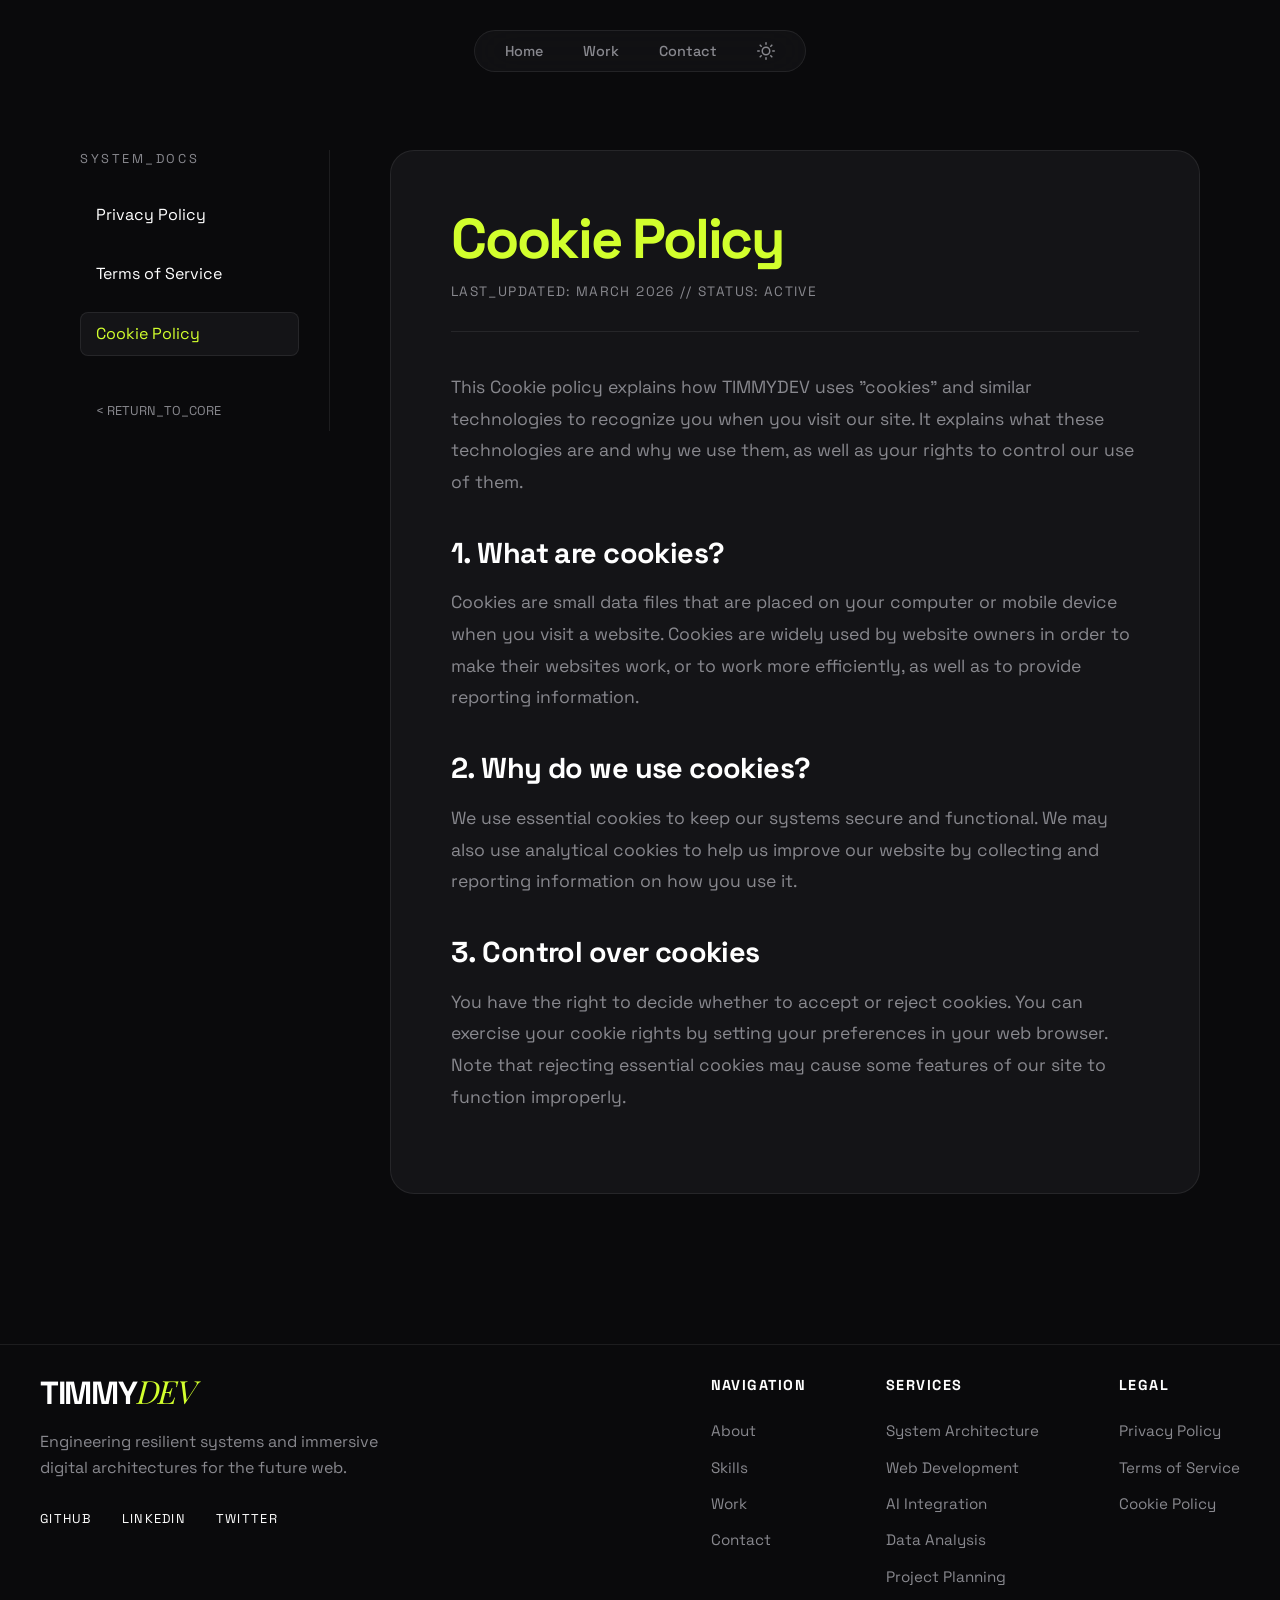
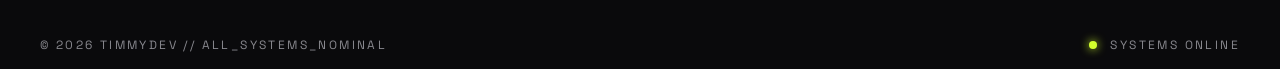
==== cookies.html @ 5f69bb4f "Add files via upload" ====
<!DOCTYPE html>
<html lang="en">

<head>
    <meta charset="UTF-8">
    <meta name="viewport" content="width=device-width, initial-scale=1.0">
    <title>Cookie Policy - TIMMYDEV</title>
    <link rel="stylesheet" href="style.css">
</head>

<body>
    <nav>
        <a href="index.html#about">Home</a>
        <a href="index.html#projects">Work</a>
        <a href="index.html#contact">Contact</a>
        <a href="#" id="theme-toggle" title="Toggle Light/Dark Mode" style="display:flex; align-items:center;">
            <svg width="18" height="18" viewBox="0 0 24 24" fill="none" stroke="currentColor" stroke-width="2" stroke-linecap="round" stroke-linejoin="round">
                <circle cx="12" cy="12" r="5"></circle>
                <line x1="12" y1="1" x2="12" y2="3"></line>
                <line x1="12" y1="21" x2="12" y2="23"></line>
                <line x1="4.22" y1="4.22" x2="5.64" y2="5.64"></line>
                <line x1="18.36" y1="18.36" x2="19.78" y2="19.78"></line>
                <line x1="1" y1="12" x2="3" y2="12"></line>
                <line x1="21" y1="12" x2="23" y2="12"></line>
                <line x1="4.22" y1="19.78" x2="5.64" y2="18.36"></line>
                <line x1="18.36" y1="5.64" x2="19.78" y2="4.22"></line>
            </svg>
        </a>
    </nav>

    <main class="legal-container">
        <aside class="legal-sidebar">
            <div class="legal-sidebar-title">SYSTEM_DOCS</div>
            <a href="privacy.html">Privacy Policy</a>
            <a href="terms.html">Terms of Service</a>
            <a href="cookies.html" class="active">Cookie Policy</a>
            <a href="index.html" style="margin-top: 20px; color: var(--fg-muted); font-size: 0.8rem;">
                &lt; RETURN_TO_CORE</a>
        </aside>

        <section class="legal-content">
            <div class="legal-header">
                <h1 class="reveal-mobile">Cookie Policy</h1>
                <p class="reveal-mobile">LAST_UPDATED: MARCH 2026 // STATUS: ACTIVE</p>
            </div>

            <div class="legal-body">
                <p class="reveal-mobile">This Cookie policy explains how TIMMYDEV uses "cookies" and similar technologies to recognize you
                    when you visit our site. It explains what these technologies are and why we use them, as well as
                    your rights to control our use of them.</p>

                <h2 class="reveal-mobile">1. What are cookies?</h2>
                <p class="reveal-mobile">Cookies are small data files that are placed on your computer or mobile device when you visit a
                    website. Cookies are widely used by website owners in order to make their websites work, or to work
                    more efficiently, as well as to provide reporting information.</p>

                <h2 class="reveal-mobile">2. Why do we use cookies?</h2>
                <p class="reveal-mobile">We use essential cookies to keep our systems secure and functional. We may also use analytical
                    cookies to help us improve our website by collecting and reporting information on how you use it.
                </p>

                <h2 class="reveal-mobile">3. Control over cookies</h2>
                <p class="reveal-mobile">You have the right to decide whether to accept or reject cookies. You can exercise your cookie rights
                    by setting your preferences in your web browser. Note that rejecting essential cookies may cause
                    some features of our site to function improperly.</p>
            </div>
        </section>
    </main>

    <footer class="container">
        <div class="footer-top reveal-mobile">
            <div class="footer-brand">
                <h2>TIMMY<span class="italics" style="color: var(--accent);">DEV</span></h2>
                <p>Engineering resilient systems and immersive digital architectures for the future web.</p>
                <div class="footer-socials">
                    <a href="https://github.com/timmy" target="_blank">GITHUB</a>
                    <a href="https://linkedin.com/in/timmy" target="_blank">LINKEDIN</a>
                    <a href="https://twitter.com/timmy" target="_blank">TWITTER</a>
                </div>
            </div>
            <div class="footer-links-group">
                <div class="footer-col">
                    <h4>NAVIGATION</h4>
                    <a href="index.html#about">About</a>
                    <a href="index.html#skills">Skills</a>
                    <a href="index.html#projects">Work</a>
                    <a href="index.html#contact">Contact</a>
                </div>
                <div class="footer-col">
                    <h4>SERVICES</h4>
                    <a href="index.html#project-systems">System Architecture</a>
                    <a href="index.html#project-web">Web Development</a>
                    <a href="index.html#project-ai">AI Integration</a>
                    <a href="index.html#project-excel">Data Analysis</a>
                    <a href="index.html#project-docs">Project Planning</a>
                </div>
                <div class="footer-col">
                    <h4>LEGAL</h4>
                    <a href="privacy.html">Privacy Policy</a>
                    <a href="terms.html">Terms of Service</a>
                    <a href="cookies.html">Cookie Policy</a>
                </div>
            </div>
        </div>
        <div class="footer-bottom reveal-mobile">
            <div class="footer-copy">
                &copy; 2026 TIMMYDEV // ALL_SYSTEMS_NOMINAL
            </div>
            <div class="footer-status">
                <span class="status-dot"></span> SYSTEMS ONLINE
            </div>
        </div>
    </footer>

    <script src="script.js"></script>
</body>

</html>
---- style.css ----
@import url('https://fonts.googleapis.com/css2?family=Space+Grotesk:wght@300;400;500;600;700&family=Playfair+Display:ital,wght@0,400;0,700;1,400&display=swap');

:root {
    --bg: #0a0a0c;
    --fg: #ffffff;
    --fg-muted: #88888e;
    --accent: #d2ff2d;
    /* Electric Lime */
    --accent-dark: #b8e622;
    --surface: #141417;
    --surface-light: #1c1c21;
    --border: rgba(255, 255, 255, 0.08);
    --transition-smooth: all 0.5s cubic-bezier(0.23, 1, 0.32, 1);
    --selection: rgba(210, 255, 45, 0.3);
    --hero-opacity: 0.7;
    --card-img-opacity: 0.4;
}

body.light-mode {
    --bg: #f5f5f7;
    --fg: #000000;
    --fg-muted: #45454a;
    --accent: #57ac01;
    --accent-dark: #59b201;
    --surface: #ffffff;
    --surface-light: #f2f2f7;
    --border: rgba(0, 0, 0, 0.1);
    --hero-opacity: 0.15;
    --card-img-opacity: 0.8;
}

body.light-mode section.container,
body.light-mode footer.container,
body.light-mode main.legal-container {
    position: relative;
    z-index: 1;
}

body.light-mode section.container::before,
body.light-mode footer.container::before,
body.light-mode main.legal-container::before {
    content: '';
    position: absolute;
    top: 0;
    bottom: 0;
    left: 50%;
    transform: translateX(-50%);
    width: 100vw;
    z-index: -2;
    background-color: inherit;
}

body.light-mode #about { background-color: #ffffff; }
body.light-mode #skills { background-color: #f2f2f7; }
body.light-mode #projects { background-color: #ffffff; padding-top: 100px; padding-bottom: 100px; }
body.light-mode #contact { background-color: #f2f2f7; }
body.light-mode footer.container { background-color: #ffffff; margin-top: 0; padding-top: 120px; border-top: 1px solid var(--border); }
body.light-mode main.legal-container { background-color: #ffffff; }

/* FIX FOR PROJECT CARDS IN LIGHT MODE */
body.light-mode .project-card-unique {
    --fg: #ffffff;
    --fg-muted: rgba(255, 255, 255, 0.85);
    color: var(--fg);
}

body.light-mode .project-card-unique h3 {
    color: #ffffff;
}

body.light-mode .project-card-unique::after {
    content: '';
    position: absolute;
    bottom: 0; 
    left: 0; 
    right: 0;
    height: 70%;
    background: linear-gradient(to top, rgba(0,0,0,0.85) 0%, rgba(0,0,0,0.3) 50%, transparent 100%);
    pointer-events: none;
    z-index: 1;
}

body.light-mode .project-content-overlay {
    z-index: 2;
}

body.light-mode .hero-bg-wrapper {
    mix-blend-mode: multiply;
}

body.light-mode nav {
    background: rgba(255, 255, 255, 0.7);
}

* {
    margin: 0;
    padding: 0;
    box-sizing: border-box;
}

body {
    font-family: 'Space Grotesk', sans-serif;
    background-color: var(--bg);
    color: var(--fg);
    line-height: 1.4;
    overflow-x: hidden;
    -webkit-font-smoothing: antialiased;
}

h1,
h2,
h3 {
    font-weight: 700;
    line-height: 1;
    letter-spacing: -0.04em;
}

.italics {
    font-family: 'Playfair Display', serif;
    font-style: italic;
    font-weight: 400;
}

/* Layout Utilities */
.container {
    max-width: 1400px;
    margin: 0 auto;
    padding: 0 40px;
}

/* Navigation - Floating Minimalist */
nav {
    position: fixed;
    top: 30px;
    left: 50%;
    transform: translateX(-50%);
    z-index: 1000;
    background: rgba(20, 20, 23, 0.7);
    backdrop-filter: blur(20px);
    padding: 10px 30px;
    border-radius: 100px;
    border: 1px solid var(--border);
    display: flex;
    gap: 40px;
    align-items: center;
}

nav a {
    color: var(--fg-muted);
    text-decoration: none;
    font-size: 0.9rem;
    font-weight: 500;
    transition: var(--transition-smooth);
}

nav a:hover,
nav a.active {
    color: var(--accent);
}

/* Hero Section - Asymmetric & Immersive */
.hero {
    height: 100vh;
    display: flex;
    flex-direction: column;
    justify-content: flex-end;
    padding-bottom: 80px;
    position: relative;
    overflow: hidden;
}

.hero-bg-wrapper {
    position: absolute;
    top: 50%;
    right: -10%;
    transform: translateY(-50%);
    width: 60%;
    height: 80%;
    z-index: -1;
    opacity: var(--hero-opacity);
    filter: saturate(1.2);
    mask-image: linear-gradient(to left, black 60%, transparent);
    mix-blend-mode: screen;
    /* Perfect for dark bg images to blend black into bg */
    transition: opacity 0.6s ease;
}

.hero h1 {
    font-size: clamp(4rem, 10vw, 8rem);
    max-width: 900px;
    position: relative;
    z-index: 1;
}

.hero p {
    font-size: 1.5rem;
    color: var(--fg-muted);
    max-width: 600px;
    margin-top: 20px;
}

/* Interactive Bento Section */
.bento-grid {
    display: grid;
    grid-template-columns: repeat(4, 1fr);
    grid-template-rows: repeat(2, 350px);
    gap: 20px;
    padding: 100px 0;
}

.bento-item {
    background: var(--surface);
    border: 1px solid var(--border);
    border-radius: 32px;
    padding: 40px;
    position: relative;
    overflow: hidden;
    transition: var(--transition-smooth);
}

.bento-item:hover {
    border-color: var(--accent);
    transform: scale(1.02);
}

.item-1 {
    grid-column: span 2;
    grid-row: span 1;
}

.item-2 {
    grid-column: span 1;
    grid-row: span 1;
}

.item-3 {
    grid-column: span 1;
    grid-row: span 2;
}

/* Vertical card */
.item-4 {
    grid-column: span 1;
    grid-row: span 1;
}

.item-5 {
    grid-column: span 2;
    grid-row: span 1;
}

.skill-tag {
    display: inline-block;
    padding: 8px 16px;
    background: var(--surface-light);
    border-radius: 100px;
    font-size: 0.8rem;
    margin: 4px;
    border: 1px solid var(--border);
}

/* Projects - Horizontal Reveal */
.projects-header {
    display: flex;
    justify-content: space-between;
    align-items: flex-end;
    margin-bottom: 60px;
}

.scroll-indicator {
    display: flex;
    align-items: center;
    gap: 15px;
    font-size: 0.9rem;
    font-weight: 600;
    letter-spacing: 0.1em;
}

.scroll-arrow {
    animation: bounceRight 1.5s infinite;
}

@keyframes bounceRight {

    0%,
    20%,
    50%,
    80%,
    100% {
        transform: translateX(0);
    }

    40% {
        transform: translateX(10px);
    }

    60% {
        transform: translateX(5px);
    }
}

.project-slide {
    display: flex;
    gap: 40px;
    overflow-x: auto;
    padding: 20px 0;
    scrollbar-width: none;
}

.project-slide::-webkit-scrollbar {
    display: none;
}

.project-card-unique {
    min-width: 600px;
    height: 400px;
    background: var(--surface);
    border-radius: 40px;
    position: relative;
    overflow: hidden;
    border: 1px solid var(--border);
}

.project-card-unique img {
    width: 100%;
    height: 100%;
    object-fit: cover;
    opacity: var(--card-img-opacity);
    transition: var(--transition-smooth);
}

.project-card-unique:hover img {
    opacity: 1;
    /* Full visibility on hover */
    transform: scale(1.05);
}

.project-content-overlay {
    position: absolute;
    bottom: 40px;
    left: 40px;
}

/* Live Terminal Component */
/* Contact Section Improvements */
#contact {
    padding-top: 150px;
    padding-bottom: 150px;
}

.contact-wrapper {
    display: grid;
    grid-template-columns: 1fr 1.2fr;
    gap: 100px;
    /* Increased gap */
    text-align: left;
    margin-top: 80px;
    max-width: 1200px;
    /* Constrain for better centering */
    margin-left: auto;
    margin-right: auto;
}

.contact-info h2 {
    font-size: 5rem;
    margin-bottom: 20px;
}

.contact-info p {
    color: var(--fg-muted);
    font-size: 1.2rem;
    max-width: 400px;
    margin-bottom: 40px;
}

.contact-method {
    display: flex;
    align-items: center;
    gap: 15px;
    margin-bottom: 20px;
    color: var(--accent);
    text-decoration: none;
    font-weight: 500;
}

.contact-form {
    background: var(--surface);
    border: 1px solid var(--border);
    padding: 60px;
    border-radius: 40px;
    display: flex;
    flex-direction: column;
    gap: 25px;
    position: relative;
    overflow: hidden;
}

.input-group {
    display: flex;
    flex-direction: column;
    gap: 8px;
}

.input-group label {
    font-size: 0.8rem;
    color: var(--fg-muted);
    text-transform: uppercase;
    letter-spacing: 0.1em;
}

.input-group input,
.input-group textarea {
    background: var(--bg);
    border: 1px solid var(--border);
    padding: 18px;
    border-radius: 12px;
    color: var(--fg);
    font-family: inherit;
    font-size: 1rem;
    transition: var(--transition-smooth);
}

.input-group input:focus,
.input-group textarea:focus {
    outline: none;
    border-color: var(--accent);
    box-shadow: 0 0 20px rgba(210, 255, 45, 0.1);
}

.btn-submit {
    background: var(--accent);
    color: var(--bg);
    border: none;
    padding: 20px;
    border-radius: 12px;
    font-weight: 700;
    font-family: inherit;
    text-transform: uppercase;
    letter-spacing: 0.1em;
    cursor: pointer;
    transition: var(--transition-smooth);
    margin-top: 10px;
}

.btn-submit:hover {
    background: var(--fg);
    color: var(--bg);
    transform: translateY(-2px);
}


/* Footer Styling Expand */
footer {
    padding: 80px 0 40px;
    border-top: 1px solid var(--border);
    margin-top: 150px;
    color: var(--fg-muted);
}

.footer-top {
    display: flex;
    justify-content: space-between;
    padding-top: 30px;
    gap: 80px;
    margin-bottom: 40px;
}

.footer-brand {
    max-width: 350px;
}

.footer-brand h2 {
    font-size: 2rem;
    margin-bottom: 20px;
    color: var(--fg);
    letter-spacing: -0.04em;
    text-transform: none;
}

.footer-brand p {
    font-size: 1rem;
    line-height: 1.6;
    margin-bottom: 30px;
}

.footer-links-group {
    display: flex;
    gap: 80px;
    flex: 1;
    justify-content: flex-end;
}

.footer-col {
    display: flex;
    flex-direction: column;
    gap: 15px;
}

.footer-col h4 {
    color: var(--fg);
    margin-bottom: 10px;
    font-size: 0.9rem;
    letter-spacing: 0.1em;
    text-transform: uppercase;
}

.footer-col a {
    color: var(--fg-muted);
    text-decoration: none;
    transition: var(--transition-smooth);
    font-size: 0.95rem;
    display: inline-block;
    width: fit-content;
}

.footer-col a:hover {
    color: var(--accent);
    transform: translateX(5px);
}

.footer-socials {
    display: flex;
    gap: 30px;
    font-size: 0.8rem;
    text-transform: uppercase;
    letter-spacing: 0.1em;
}

.footer-socials a {
    color: var(--fg);
    text-decoration: none;
    transition: var(--transition-smooth);
    position: relative;
    padding-bottom: 4px;
}

.footer-socials a:hover {
    color: var(--accent);
}

.footer-socials a::after {
    content: '';
    position: absolute;
    bottom: 0;
    left: 0;
    width: 0;
    height: 1px;
    background: var(--accent);
    transition: var(--transition-smooth);
}

.footer-socials a:hover::after {
    width: 100%;
}

.footer-bottom {
    display: flex;
    justify-content: space-between;
    align-items: center;
    padding-top: 10px;
    padding-bottom: 15px;
    /*border-top: 1px solid var(--border);*/
    font-size: 0.75rem;
    text-transform: uppercase;
    letter-spacing: 0.2em;
}

.status-dot {
    display: inline-block;
    width: 8px;
    height: 8px;
    background-color: var(--accent);
    border-radius: 50%;
    margin-right: 8px;
    box-shadow: 0 0 10px var(--accent);
    animation: pulse 2s infinite;
}

@keyframes pulse {
    0% {
        opacity: 1;
    }

    50% {
        opacity: 0.3;
    }

    100% {
        opacity: 1;
    }
}

.terminal-window {
    background: #000;
    border-radius: 12px;
    padding: 20px;
    font-family: 'monospace';
    border: 1px solid var(--border);
    margin-top: 40px;
}


/* Legal Pages Layout */
.legal-container {
    padding: 150px 40px;
    max-width: 1200px;
    margin: 0 auto;
    display: grid;
    grid-template-columns: 250px 1fr;
    gap: 60px;
    min-height: 80vh;
}

.legal-sidebar {
    position: sticky;
    top: 100px;
    height: fit-content;
    display: flex;
    flex-direction: column;
    gap: 15px;
    border-right: 1px solid var(--border);
    padding-right: 30px;
}

.legal-sidebar-title {
    font-size: 0.8rem;
    color: var(--fg-muted);
    text-transform: uppercase;
    letter-spacing: 0.2em;
    margin-bottom: 10px;
}

.legal-sidebar a {
    color: var(--fg);
    text-decoration: none;
    font-size: 1rem;
    transition: var(--transition-smooth);
    padding: 10px 15px;
    border-radius: 8px;
    border: 1px solid transparent;
}

.legal-sidebar a:hover,
.legal-sidebar a.active {
    background: var(--surface);
    border-color: var(--border);
    color: var(--accent);
}

.legal-content {
    background: var(--surface);
    border: 1px solid var(--border);
    border-radius: 24px;
    padding: 60px;
}

.legal-header {
    border-bottom: 1px solid var(--border);
    padding-bottom: 30px;
    margin-bottom: 40px;
}

.legal-header h1 {
    font-size: 3.5rem;
    color: var(--accent);
    margin-bottom: 15px;
    letter-spacing: -0.04em;
    line-height: 1;
}

.legal-header p {
    color: var(--fg-muted);
    font-size: 0.85rem;
    text-transform: uppercase;
    letter-spacing: 0.1em;
}

.legal-body {
    color: var(--fg-muted);
    line-height: 1.8;
    font-size: 1.1rem;
}

.legal-body h2 {
    color: var(--fg);
    font-size: 1.8rem;
    margin: 40px 0 20px;
    letter-spacing: -0.02em;
}

.legal-body p {
    margin-bottom: 20px;
}

.legal-body a {
    color: var(--accent);
    text-decoration: none;
    transition: var(--transition-smooth);
}

.legal-body a:hover {
    color: var(--fg);
}

/* =========================================================
   RESPONSIVE DESIGN & UNIQUE LAYOUT ADAPTATION
   ========================================================= */

@media (max-width: 1024px) {
    /* Tablet & Smaller Laptops */
    .hero h1 { font-size: clamp(3.5rem, 8vw, 6rem); }
    
    .bento-grid {
        grid-template-columns: repeat(2, 1fr);
        grid-template-rows: auto;
    }
    .item-1, .item-5 { grid-column: span 2; }
    .item-2, .item-3, .item-4 { grid-column: span 1; padding: 30px; }
    .item-3 { grid-row: span 1; }
    
    .contact-wrapper {
        grid-template-columns: 1fr;
        gap: 60px;
    }
    
    .legal-container { grid-template-columns: 1fr; }
    .legal-sidebar {
        position: relative;
        top: 0;
        flex-direction: row;
        border-right: none;
        border-bottom: 1px solid var(--border);
        padding-bottom: 20px;
        flex-wrap: wrap;
    }
}

@media (max-width: 768px) {
    /* Mobile Devices - Unique Interactive Layout */
    .container { padding: 0 25px; }

    /* Navigation Capsule - Unique Top Pill for Mobile */
    nav {
        top: 25px;
        bottom: auto;
        left: 50%;
        width: 100%;
        max-width: 90%;
        justify-content: space-evenly;
        padding: 15px 20px;
        background: rgba(10, 10, 12, 0.85); /* Slightly darker to contrast */
        border: 1px solid rgba(210, 255, 45, 0.3);
        box-shadow: 0 4px 40px rgba(0, 0, 0, 0.8);
        gap: 15px;
    }
    nav a { font-size: 0.85rem; font-weight: 600; padding: 5px; }
    
    /* Hero Adjustments */
    .hero {
        text-align: center;
        justify-content: center;
        padding-top: 120px;
        height: auto;
        min-height: 60vh;
        padding-bottom: 20px;
    }
    .hero-bg-wrapper {
        right: 50%;
        transform: translateX(50%) translateY(-50%);
        width: 140%;
        opacity: 0.2;
        mask-image: radial-gradient(circle, black 30%, transparent 70%);
    }
    .hero h1 {
        font-size: 3rem;
        margin: 0 auto;
    }
    .hero p {
        margin: 20px auto 0;
        font-size: 1.1rem;
    }

    /* Bento Grid - Diagonal Stagger Layout */
    .bento-grid {
        display: flex;
        flex-direction: column;
        gap: 15px;
        padding: 60px 0;
    }
    .bento-item {
        border-radius: 20px;
        padding: 30px 25px;
    }
    .bento-item:nth-child(odd) {
        transform: translateX(-10px);
        border-left: 3px solid var(--accent);
    }
    .bento-item:nth-child(even) {
        transform: translateX(10px);
        border-right: 3px solid var(--accent);
    }
    .bento-item:hover {
        transform: none; /* remove hover scaling to keep stable on tap */
    }

    /* Projects - Horizontal Snap Scroll */
    .projects-header { flex-direction: column; align-items: flex-start; gap: 20px; }
    
    .project-slide {
        scroll-snap-type: x mandatory;
        padding-bottom: 20px;
        gap: 15px;
        margin: 0 -25px; /* break out of container for full width swipe */
        padding: 20px 25px;
    }
    .project-card-unique {
        min-width: 85vw;
        height: 380px;
        scroll-snap-align: center;
        border-radius: 24px;
    }

    /* Contact Details */
    #contact { padding-top: 40px; padding-bottom: 60px; }
    .contact-wrapper { margin-top: 20px; }
    .contact-info h2 { font-size: 3.5rem; text-align: left; }
    .contact-info p { max-width: 100%; }
    .contact-form { padding: 40px 25px; border-radius: 24px; }
    
    /* Footer */
    footer { padding: 60px 0 60px; margin-top: 60px; text-align: center; }
    .footer-top { flex-direction: column; gap: 50px; }
    .footer-brand { margin: 0 auto; }
    .footer-links-group { flex-direction: column; gap: 40px; align-items: center; }
    .footer-col { align-items: center; }
    .footer-socials { justify-content: center; }
    .footer-bottom { flex-direction: column; gap: 20px; }
    
    .legal-content { padding: 30px 20px; }
    .legal-header h1 { font-size: 2.5rem; }
    
    .legal-container {
        padding: 100px 25px 60px;
        max-width: 100vw;
        overflow-x: hidden;
        box-sizing: border-box;
    }
    
    .legal-sidebar {
        flex-direction: column;
        align-items: flex-start;
        text-align: left;
        gap: 10px;
        margin-bottom: 20px;
        border-bottom: none;
    }

    .legal-sidebar-title {
        width: 100%;
        text-align: left;
        margin-bottom: 5px;
    }
    
    .legal-sidebar a[style] {
        margin-top: 10px !important;
    }
    
    .legal-body p, .legal-header p {
        word-break: break-word;
    }

    /* Mobile Reveal on Scroll */
    .reveal-mobile {
        opacity: 0;
        transform: translateY(30px);
        transition: opacity 0.6s ease-out, transform 0.6s ease-out;
    }
    
    .reveal-mobile.active {
        opacity: 1;
        transform: translateY(0);
    }
}

@media (max-width: 480px) {
    /* Micro Devices */
    .hero h1 { font-size: 2.4rem; }
    nav { width: 95%; padding: 12px 20px; }
    nav a { font-size: 0.75rem; }
    
    .bento-item:nth-child(odd), .bento-item:nth-child(even) {
        transform: none; /* No stagger to save horizontal space on very small screens */
        border: 1px solid var(--border);
    }
    .project-card-unique { min-width: 90vw; height: 320px; }
    .contact-info h2 { font-size: 2.8rem; }
}
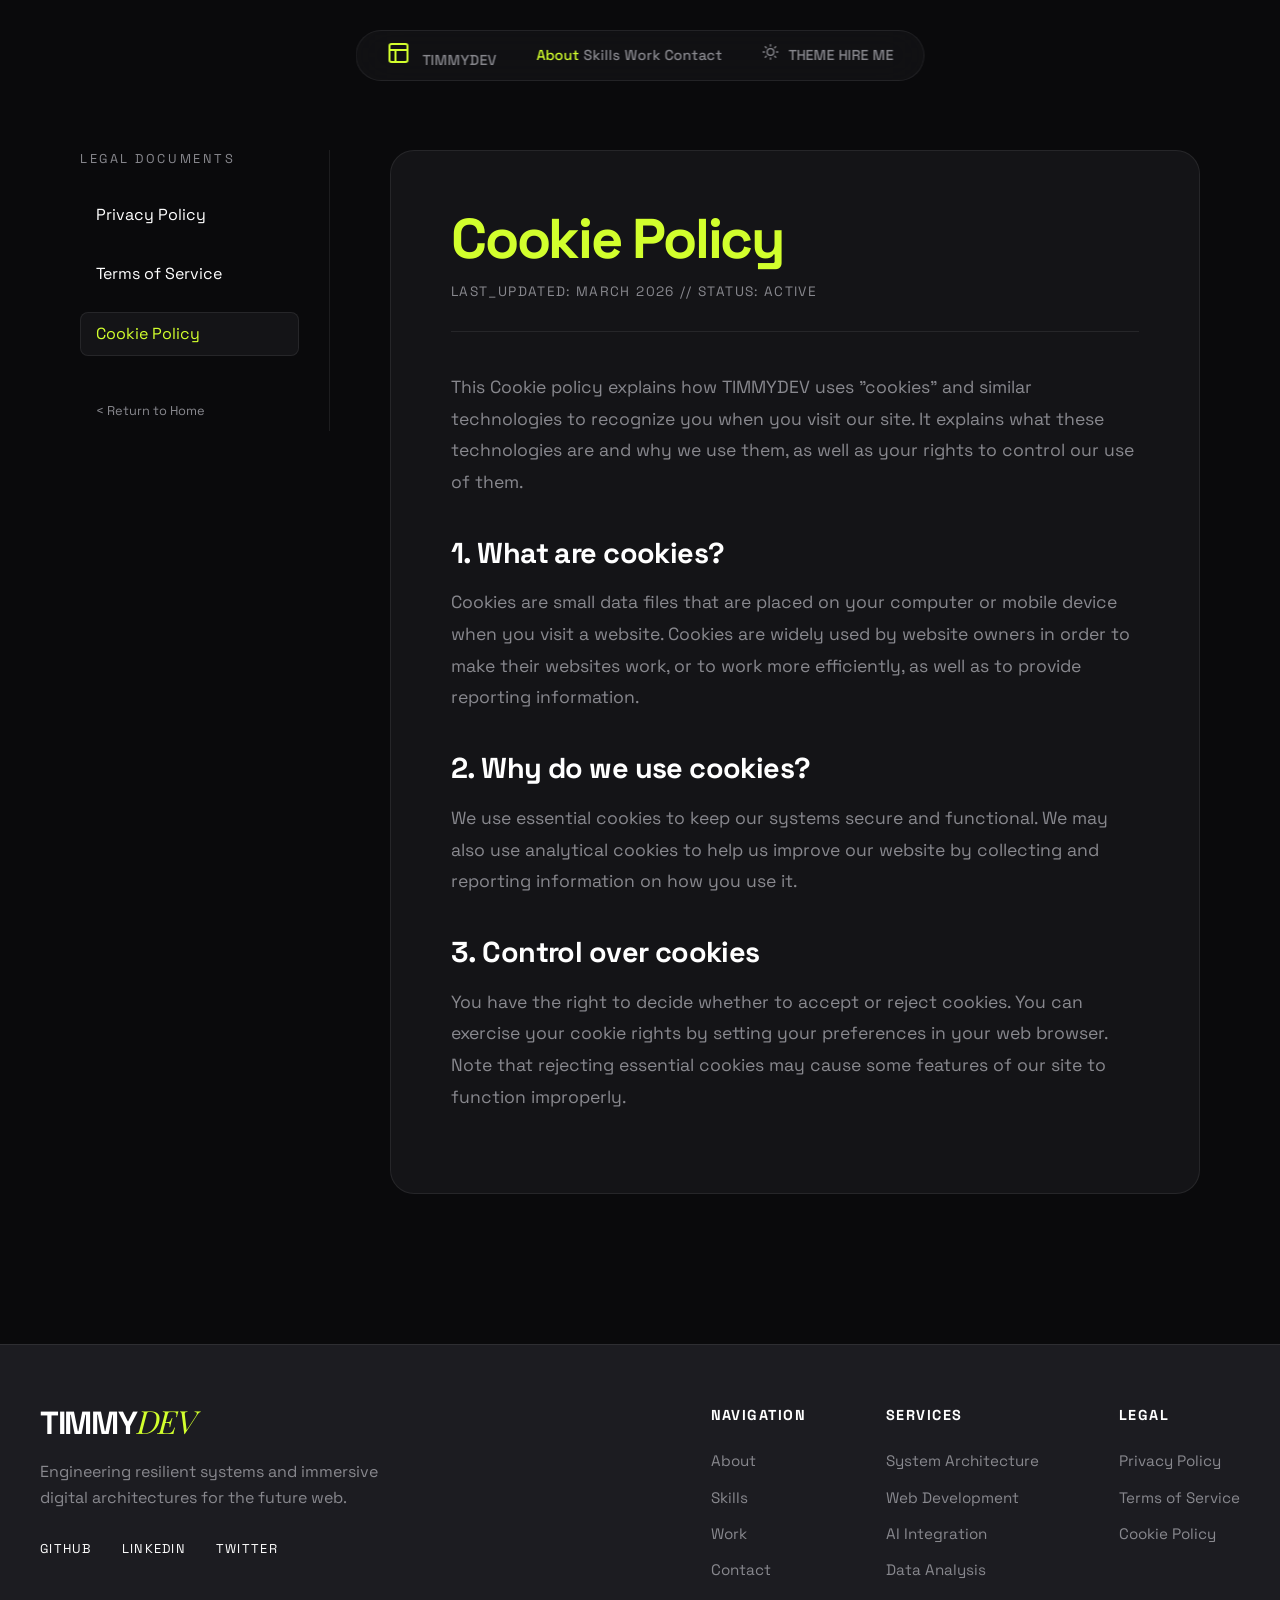
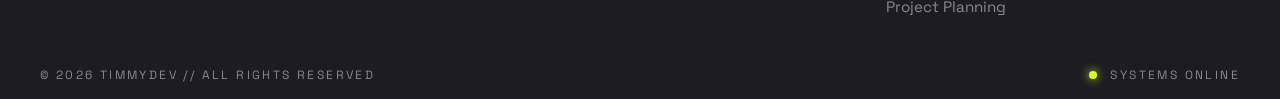
==== commit 9833c1d7: "Revise navbar and footer content Updated navigation bar and footer text for clarity." ====
--- a/cookies.html
+++ b/cookies.html
@@ -9,33 +9,50 @@
 </head>
 
 <body>
-    <nav>
-        <a href="index.html#about">Home</a>
-        <a href="index.html#projects">Work</a>
-        <a href="index.html#contact">Contact</a>
-        <a href="#" id="theme-toggle" title="Toggle Light/Dark Mode" style="display:flex; align-items:center;">
-            <svg width="18" height="18" viewBox="0 0 24 24" fill="none" stroke="currentColor" stroke-width="2" stroke-linecap="round" stroke-linejoin="round">
-                <circle cx="12" cy="12" r="5"></circle>
-                <line x1="12" y1="1" x2="12" y2="3"></line>
-                <line x1="12" y1="21" x2="12" y2="23"></line>
-                <line x1="4.22" y1="4.22" x2="5.64" y2="5.64"></line>
-                <line x1="18.36" y1="18.36" x2="19.78" y2="19.78"></line>
-                <line x1="1" y1="12" x2="3" y2="12"></line>
-                <line x1="21" y1="12" x2="23" y2="12"></line>
-                <line x1="4.22" y1="19.78" x2="5.64" y2="18.36"></line>
-                <line x1="18.36" y1="5.64" x2="19.78" y2="4.22"></line>
+    <nav class="navbar">
+        <a href="index.html#" class="nav-brand" style="text-decoration:none;">
+            <svg width="24" height="24" viewBox="0 0 24 24" fill="none" stroke="currentColor" stroke-width="2" stroke-linecap="round" stroke-linejoin="round" style="color: var(--accent); margin-right: 8px;">
+                <rect x="3" y="3" width="18" height="18" rx="2" ry="2"></rect>
+                <line x1="3" y1="9" x2="21" y2="9"></line>
+                <line x1="9" y1="21" x2="9" y2="9"></line>
             </svg>
+            <span>TIMMYDEV</span>
         </a>
+        
+        <div class="nav-links">
+            <a href="index.html#about" class="active">About</a>
+            <a href="index.html#skills">Skills</a>
+            <a href="index.html#projects">Work</a>
+            <a href="index.html#contact">Contact</a>
+        </div>
+        
+        <div class="nav-actions">
+            <a href="#" id="theme-toggle" class="nav-btn btn-secondary" title="Toggle Mode">
+                <svg width="16" height="16" viewBox="0 0 24 24" fill="none" stroke="currentColor" stroke-width="2" stroke-linecap="round" stroke-linejoin="round" style="margin-right: 6px;">
+                    <circle cx="12" cy="12" r="5"></circle>
+                    <line x1="12" y1="1" x2="12" y2="3"></line>
+                    <line x1="12" y1="21" x2="12" y2="23"></line>
+                    <line x1="4.22" y1="4.22" x2="5.64" y2="5.64"></line>
+                    <line x1="18.36" y1="18.36" x2="19.78" y2="19.78"></line>
+                    <line x1="1" y1="12" x2="3" y2="12"></line>
+                    <line x1="21" y1="12" x2="23" y2="12"></line>
+                    <line x1="4.22" y1="19.78" x2="5.64" y2="18.36"></line>
+                    <line x1="18.36" y1="5.64" x2="19.78" y2="4.22"></line>
+                </svg>
+                THEME
+            </a>
+            <a href="index.html#contact" class="nav-btn btn-primary">HIRE ME</a>
+        </div>
     </nav>
 
     <main class="legal-container">
         <aside class="legal-sidebar">
-            <div class="legal-sidebar-title">SYSTEM_DOCS</div>
+            <div class="legal-sidebar-title">Legal Documents</div>
             <a href="privacy.html">Privacy Policy</a>
             <a href="terms.html">Terms of Service</a>
             <a href="cookies.html" class="active">Cookie Policy</a>
             <a href="index.html" style="margin-top: 20px; color: var(--fg-muted); font-size: 0.8rem;">
-                &lt; RETURN_TO_CORE</a>
+                &lt; Return to Home</a>
         </aside>
 
         <section class="legal-content">
@@ -104,7 +121,7 @@
         </div>
         <div class="footer-bottom reveal-mobile">
             <div class="footer-copy">
-                &copy; 2026 TIMMYDEV // ALL_SYSTEMS_NOMINAL
+                &copy; 2026 TIMMYDEV // All Rights Reserved
             </div>
             <div class="footer-status">
                 <span class="status-dot"></span> SYSTEMS ONLINE
@@ -115,4 +132,4 @@
     <script src="script.js"></script>
 </body>
 
-</html>+</html>
--- a/style.css
+++ b/style.css
@@ -25,20 +25,21 @@
     --surface: #ffffff;
     --surface-light: #f2f2f7;
     --border: rgba(0, 0, 0, 0.1);
-    --hero-opacity: 0.15;
+    --hero-opacity: 0.7;
     --card-img-opacity: 0.8;
 }
 
-body.light-mode section.container,
-body.light-mode footer.container,
-body.light-mode main.legal-container {
+/* FULL-WIDTH SECTION BACKGROUND TRICK (APPLIES TO BOTH MODES) */
+section.container,
+footer.container,
+main.legal-container {
     position: relative;
     z-index: 1;
 }
 
-body.light-mode section.container::before,
-body.light-mode footer.container::before,
-body.light-mode main.legal-container::before {
+section.container::before,
+footer.container::before,
+main.legal-container::before {
     content: '';
     position: absolute;
     top: 0;
@@ -50,11 +51,23 @@
     background-color: inherit;
 }
 
+/* DARK MODE (DEFAULT) ALTERNATING BACKGROUNDS */
+#about { background-color: var(--bg); }
+#skills { background-color: var(--surface); }
+#projects { background-color: var(--bg); padding-top: 100px; padding-bottom: 80px; }
+#contact { background-color: var(--surface); padding-top: 80px; padding-bottom: 80px; }
+.contact-wrapper { margin-top: 20px; padding-top: 0; }
+footer.container { background-color: var(--surface-light); margin-top: 0; padding-top: 60px; border-top: 1px solid var(--border); }
+.footer-top { padding-top: 0; }
+main.legal-container { background-color: var(--bg); }
+
 body.light-mode #about { background-color: #ffffff; }
 body.light-mode #skills { background-color: #f2f2f7; }
-body.light-mode #projects { background-color: #ffffff; padding-top: 100px; padding-bottom: 100px; }
-body.light-mode #contact { background-color: #f2f2f7; }
-body.light-mode footer.container { background-color: #ffffff; margin-top: 0; padding-top: 120px; border-top: 1px solid var(--border); }
+body.light-mode #projects { background-color: #ffffff; padding-top: 100px; padding-bottom: 80px; }
+body.light-mode #contact { background-color: #f2f2f7; padding-top: 80px; padding-bottom: 80px; }
+body.light-mode .contact-wrapper { margin-top: 20px; padding-top: 0; }
+body.light-mode footer.container { background-color: #ffffff; margin-top: 0; padding-top: 60px; border-top: 1px solid var(--border); }
+body.light-mode .footer-top { padding-top: 0; }
 body.light-mode main.legal-container { background-color: #ffffff; }
 
 /* FIX FOR PROJECT CARDS IN LIGHT MODE */
@@ -86,6 +99,7 @@
 
 body.light-mode .hero-bg-wrapper {
     mix-blend-mode: multiply;
+    filter: invert(1) grayscale(100%) contrast(1.2);
 }
 
 body.light-mode nav {
@@ -354,7 +368,7 @@
     gap: 100px;
     /* Increased gap */
     text-align: left;
-    margin-top: 80px;
+    margin-top: -30px;
     max-width: 1200px;
     /* Constrain for better centering */
     margin-left: auto;
@@ -460,7 +474,7 @@
 .footer-top {
     display: flex;
     justify-content: space-between;
-    padding-top: 30px;
+    padding-top: 0px;
     gap: 80px;
     margin-bottom: 40px;
 }
@@ -894,4 +908,4 @@
     }
     .project-card-unique { min-width: 90vw; height: 320px; }
     .contact-info h2 { font-size: 2.8rem; }
-}+}
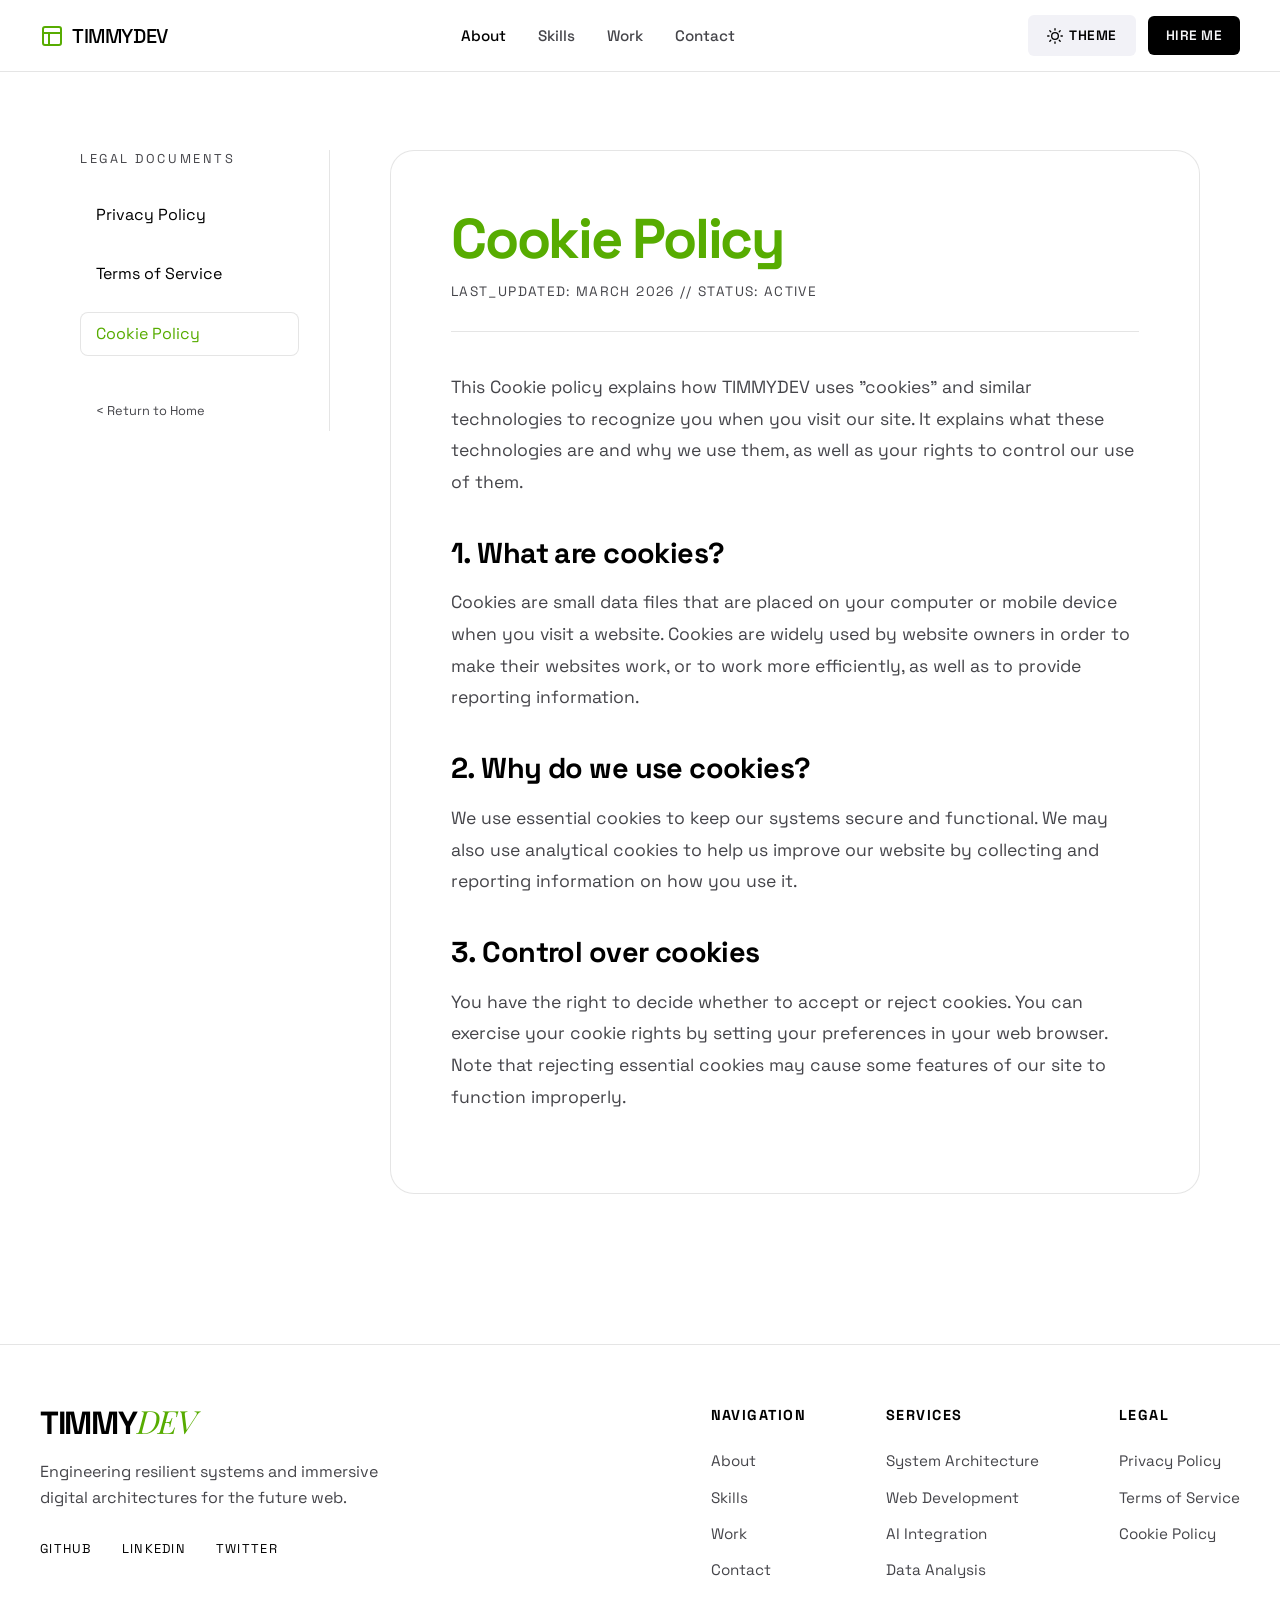
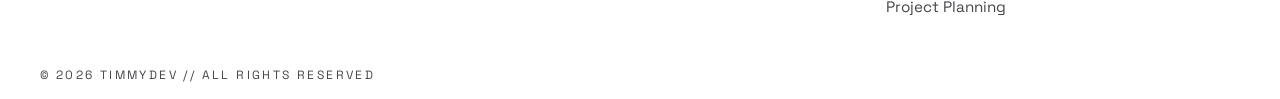
==== commit 4a27cfa1: "Add files via upload" ====
--- a/cookies.html
+++ b/cookies.html
@@ -8,7 +8,7 @@
     <link rel="stylesheet" href="style.css">
 </head>
 
-<body>
+<body class="light-mode">
     <nav class="navbar">
         <a href="index.html#" class="nav-brand" style="text-decoration:none;">
             <svg width="24" height="24" viewBox="0 0 24 24" fill="none" stroke="currentColor" stroke-width="2" stroke-linecap="round" stroke-linejoin="round" style="color: var(--accent); margin-right: 8px;">
@@ -123,9 +123,6 @@
             <div class="footer-copy">
                 &copy; 2026 TIMMYDEV // All Rights Reserved
             </div>
-            <div class="footer-status">
-                <span class="status-dot"></span> SYSTEMS ONLINE
-            </div>
         </div>
     </footer>
 
--- a/style.css
+++ b/style.css
@@ -102,8 +102,8 @@
     filter: invert(1) grayscale(100%) contrast(1.2);
 }
 
-body.light-mode nav {
-    background: rgba(255, 255, 255, 0.7);
+body.light-mode .navbar {
+    background: rgba(255, 255, 255, 0.9);
 }
 
 * {
@@ -142,34 +142,90 @@
     padding: 0 40px;
 }
 
-/* Navigation - Floating Minimalist */
-nav {
+/* Navigation - StandardFleet Style */
+.navbar {
     position: fixed;
-    top: 30px;
-    left: 50%;
-    transform: translateX(-50%);
+    top: 0;
+    left: 0;
+    width: 100%;
     z-index: 1000;
-    background: rgba(20, 20, 23, 0.7);
+    background: rgba(10, 10, 12, 0.85);
     backdrop-filter: blur(20px);
-    padding: 10px 30px;
-    border-radius: 100px;
-    border: 1px solid var(--border);
-    display: flex;
-    gap: 40px;
+    padding: 15px 40px;
+    border-bottom: 1px solid var(--border);
+    display: flex;
+    justify-content: space-between;
     align-items: center;
 }
 
-nav a {
+.nav-brand {
+    display: flex;
+    align-items: center;
+    color: var(--fg);
+}
+
+.nav-brand span {
+    font-size: 1.25rem;
+    font-weight: 500;
+    letter-spacing: -0.02em;
+}
+
+.nav-links {
+    display: flex;
+    gap: 32px;
+}
+
+.nav-links a {
     color: var(--fg-muted);
     text-decoration: none;
-    font-size: 0.9rem;
+    font-size: 0.95rem;
     font-weight: 500;
     transition: var(--transition-smooth);
 }
 
-nav a:hover,
-nav a.active {
-    color: var(--accent);
+.nav-links a:hover,
+.nav-links a.active {
+    color: var(--fg);
+}
+
+.nav-actions {
+    display: flex;
+    gap: 12px;
+    align-items: center;
+}
+
+.nav-btn {
+    text-decoration: none;
+    font-size: 0.85rem;
+    font-weight: 600;
+    padding: 10px 18px;
+    border-radius: 6px;
+    text-transform: uppercase;
+    letter-spacing: 0.5px;
+    transition: var(--transition-smooth);
+    display: flex;
+    align-items: center;
+}
+
+.btn-secondary {
+    background: var(--surface-light);
+    color: var(--fg);
+    border: 1px solid transparent;
+}
+
+.btn-secondary:hover {
+    background: var(--surface);
+    border-color: var(--border);
+}
+
+.btn-primary {
+    background: var(--fg);
+    color: var(--bg);
+}
+
+.btn-primary:hover {
+    opacity: 0.9;
+    transform: translateY(-1px);
 }
 
 /* Hero Section - Asymmetric & Immersive */
@@ -604,13 +660,59 @@
     }
 }
 
-.terminal-window {
-    background: #000;
-    border-radius: 12px;
-    padding: 20px;
-    font-family: 'monospace';
-    border: 1px solid var(--border);
-    margin-top: 40px;
+/* Proficiency Progress Bars */
+.progress-container {
+    display: grid;
+    grid-template-columns: 1fr 1fr;
+    gap: 40px;
+    margin-top: 30px;
+}
+
+.progress-column {
+    display: flex;
+    flex-direction: column;
+    gap: 25px;
+}
+
+.progress-item {
+    display: flex;
+    flex-direction: column;
+    gap: 12px;
+}
+
+.progress-label {
+    display: flex;
+    justify-content: space-between;
+    font-size: 0.8rem;
+    font-weight: 700;
+    text-transform: uppercase;
+    letter-spacing: 0.05em;
+    color: var(--fg);
+}
+
+.progress-bar-bg {
+    width: 100%;
+    height: 12px;
+    background: var(--surface-light);
+    border-radius: 4px;
+    overflow: hidden;
+}
+
+.progress-bar-fill {
+    height: 100%;
+    width: 0%;
+    background: linear-gradient(90deg, var(--accent-dark), var(--accent));
+    box-shadow: 0 0 10px rgba(210, 255, 45, 0.4);
+    border-radius: 4px;
+    transition: width 1.5s cubic-bezier(0.25, 1, 0.5, 1) calc(var(--delay, 0s));
+}
+
+body.light-mode .progress-bar-fill {
+    box-shadow: 0 0 10px rgba(87, 172, 1, 0.3);
+}
+
+.item-5.active .progress-bar-fill {
+    width: var(--target-width);
 }
 
 
@@ -753,21 +855,23 @@
     /* Mobile Devices - Unique Interactive Layout */
     .container { padding: 0 25px; }
 
-    /* Navigation Capsule - Unique Top Pill for Mobile */
-    nav {
-        top: 25px;
-        bottom: auto;
-        left: 50%;
-        width: 100%;
-        max-width: 90%;
-        justify-content: space-evenly;
+    /* Navigation Adjustments for Mobile */
+    .navbar {
         padding: 15px 20px;
-        background: rgba(10, 10, 12, 0.85); /* Slightly darker to contrast */
-        border: 1px solid rgba(210, 255, 45, 0.3);
-        box-shadow: 0 4px 40px rgba(0, 0, 0, 0.8);
-        gap: 15px;
-    }
-    nav a { font-size: 0.85rem; font-weight: 600; padding: 5px; }
+    }
+    
+    .nav-links {
+        display: none; /* Hide standard links on mobile */
+    }
+    
+    .nav-brand span {
+        display: none; /* Hide text, keep icon */
+    }
+    
+    .nav-btn {
+        padding: 8px 14px;
+        font-size: 0.75rem;
+    }
     
     /* Hero Adjustments */
     .hero {
@@ -817,6 +921,12 @@
         transform: none; /* remove hover scaling to keep stable on tap */
     }
 
+    /* Proficiency Progress Wrap */
+    .progress-container {
+        grid-template-columns: 1fr;
+        gap: 25px;
+    }
+
     /* Projects - Horizontal Snap Scroll */
     .projects-header { flex-direction: column; align-items: flex-start; gap: 20px; }
     
@@ -909,3 +1019,106 @@
     .project-card-unique { min-width: 90vw; height: 320px; }
     .contact-info h2 { font-size: 2.8rem; }
 }
+
+/* About Page Specific Styles - UI/UX Pro Max Guideline compliant */
+.about-page {
+    padding-top: 150px;
+    padding-bottom: 100px;
+    min-height: 100vh;
+}
+
+.about-container {
+    display: grid;
+    grid-template-columns: 1fr 1.2fr;
+    gap: 80px;
+    align-items: center;
+}
+
+.about-photo-wrapper {
+    position: relative;
+    width: 100%;
+    max-width: 400px;
+    aspect-ratio: 1 / 1;
+    border-radius: 50%;
+}
+
+.about-photo {
+    width: 100%;
+    height: 100%;
+    border-radius: 50%;
+    object-fit: cover;
+    position: relative;
+    z-index: 2;
+    border: 1px solid var(--border);
+    box-shadow: 0 20px 40px rgba(0, 0, 0, 0.15);
+    transition: var(--transition-smooth);
+}
+
+.about-photo:hover {
+    transform: scale(1.02);
+}
+
+.about-photo-backdrop {
+    position: absolute;
+    top: 15px;
+    left: -15px;
+    right: 15px;
+    bottom: -15px;
+    background: var(--surface-light);
+    border-radius: 50%;
+    z-index: 1;
+    border: 1px dashed var(--border);
+}
+
+.about-content h1 {
+    font-size: 4.5rem;
+    margin-bottom: 24px;
+    color: var(--fg);
+}
+
+.about-lead {
+    font-size: 1.4rem;
+    color: var(--fg-muted);
+    margin-bottom: 48px;
+    line-height: 1.6;
+}
+
+.about-details {
+    display: flex;
+    flex-direction: column;
+    gap: 32px;
+    margin-bottom: 48px;
+}
+
+.about-section h3 {
+    font-size: 1.2rem;
+    color: var(--accent);
+    margin-bottom: 12px;
+    letter-spacing: 0.05em;
+    text-transform: uppercase;
+}
+
+.about-section p {
+    font-size: 1.1rem;
+    color: var(--fg-muted);
+    line-height: 1.7;
+}
+
+@media (max-width: 1024px) {
+    .about-container {
+        grid-template-columns: 1fr;
+        gap: 60px;
+    }
+    
+    .about-photo-backdrop {
+        display: none;
+    }
+    
+    .about-photo-wrapper {
+        margin: 0 auto;
+    }
+    
+    .about-content h1 {
+        font-size: 3.5rem;
+    }
+}
